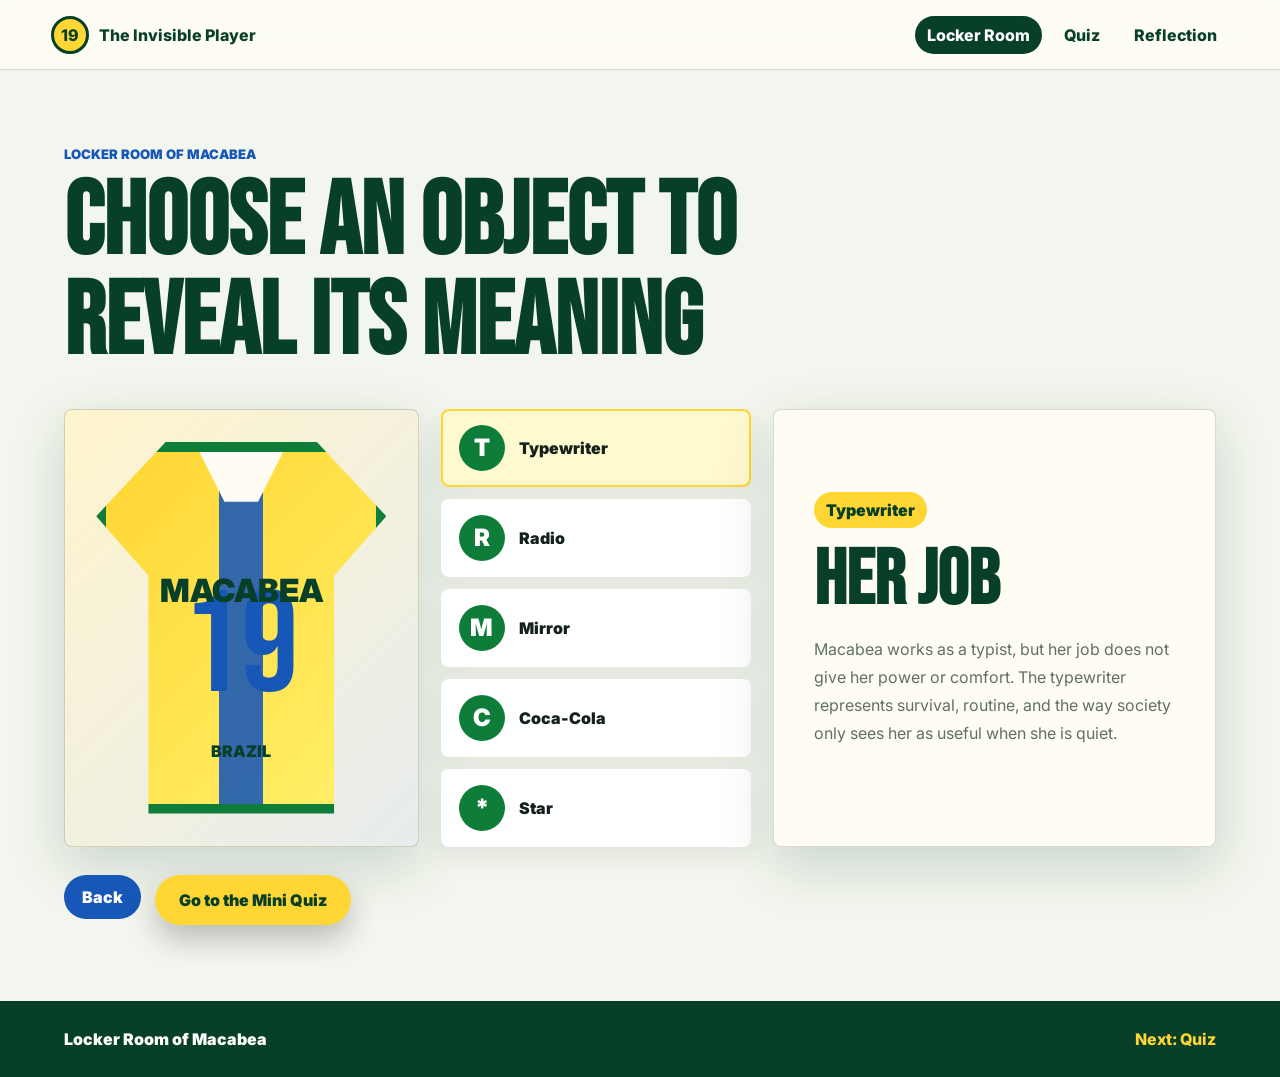
==== locker.html @ 2b0bdec3 "Initial MACABEA_APP website" ====
<!DOCTYPE html>
<html lang="en">
<head>
  <meta charset="UTF-8">
  <meta name="viewport" content="width=device-width, initial-scale=1.0">
  <title>Locker Room - The Invisible Player</title>
  <link rel="preconnect" href="https://fonts.googleapis.com">
  <link rel="preconnect" href="https://fonts.gstatic.com" crossorigin>
  <link href="https://fonts.googleapis.com/css2?family=Bebas+Neue&family=Inter:wght@400;600;700;800&display=swap" rel="stylesheet">
  <link rel="stylesheet" href="styles.css">
</head>
<body>
  <header class="site-header">
    <a class="brand" href="index.html" aria-label="Go to welcome page">
      <span class="brand-mark">19</span>
      <span>The Invisible Player</span>
    </a>
    <nav aria-label="Main navigation">
      <a class="active-link" href="locker.html">Locker Room</a>
      <a href="quiz.html">Quiz</a>
      <a href="reflection.html">Reflection</a>
    </nav>
  </header>

  <main class="page-main">
    <section class="locker-section" id="locker">
      <div class="section-heading">
        <p class="eyebrow">Locker Room of Macabea</p>
        <h1 class="page-title">Choose an object to reveal its meaning</h1>
      </div>

      <div class="locker-layout">
        <div class="jersey-panel" aria-label="Brazil jersey with Macabea number 19">
          <div class="jersey">
            <div class="jersey-collar"></div>
            <div class="jersey-name">MACABEA</div>
            <div class="jersey-number">19</div>
            <div class="jersey-country">BRAZIL</div>
          </div>
        </div>

        <div class="object-zone" aria-label="Interactive objects">
          <button class="object-card active" type="button" data-object="typewriter">
            <span class="object-icon">T</span>
            <span>Typewriter</span>
          </button>
          <button class="object-card" type="button" data-object="radio">
            <span class="object-icon">R</span>
            <span>Radio</span>
          </button>
          <button class="object-card" type="button" data-object="mirror">
            <span class="object-icon">M</span>
            <span>Mirror</span>
          </button>
          <button class="object-card" type="button" data-object="cocacola">
            <span class="object-icon">C</span>
            <span>Coca-Cola</span>
          </button>
          <button class="object-card" type="button" data-object="star">
            <span class="object-icon">*</span>
            <span>Star</span>
          </button>
        </div>

        <article class="meaning-panel" aria-live="polite">
          <p class="meaning-label" id="meaningLabel">Typewriter</p>
          <h2 id="meaningTitle">Her job</h2>
          <p id="meaningText">
            Macabea works as a typist, but her job does not give her power or comfort.
            The typewriter represents survival, routine, and the way society only sees
            her as useful when she is quiet.
          </p>
        </article>
      </div>

      <div class="page-actions">
        <a class="secondary-button button-link" href="index.html">Back</a>
        <a class="primary-button button-link" href="quiz.html">Go to the Mini Quiz</a>
      </div>
    </section>
  </main>

  <footer class="site-footer">
    <p>Locker Room of Macabea</p>
    <a href="quiz.html">Next: Quiz</a>
  </footer>

  <script src="script.js"></script>
</body>
</html>
---- styles.css ----
:root {
  --green: #0f7d3a;
  --deep-green: #073f28;
  --yellow: #ffd633;
  --blue: #1657b7;
  --ink: #14221b;
  --muted: #607064;
  --paper: #fffdf3;
  --line: rgba(20, 34, 27, 0.16);
  --shadow: 0 18px 55px rgba(7, 63, 40, 0.18);
}

* {
  box-sizing: border-box;
}

html {
  scroll-behavior: smooth;
}

body {
  margin: 0;
  color: var(--ink);
  background: #f3f6ee;
  font-family: "Inter", Arial, sans-serif;
}

button,
a {
  font: inherit;
}

button {
  cursor: pointer;
}

.site-header {
  position: sticky;
  top: 0;
  z-index: 20;
  display: flex;
  align-items: center;
  justify-content: space-between;
  gap: 20px;
  min-height: 70px;
  padding: 12px clamp(18px, 4vw, 56px);
  background: rgba(255, 253, 243, 0.92);
  border-bottom: 1px solid var(--line);
  backdrop-filter: blur(14px);
}

.brand {
  display: inline-flex;
  align-items: center;
  gap: 10px;
  color: var(--deep-green);
  font-weight: 800;
  text-decoration: none;
}

.brand-mark {
  display: grid;
  place-items: center;
  width: 38px;
  height: 38px;
  color: var(--deep-green);
  background: var(--yellow);
  border: 3px solid var(--deep-green);
  border-radius: 50%;
}

nav {
  display: flex;
  flex-wrap: wrap;
  justify-content: flex-end;
  gap: 10px;
}

nav a,
.site-footer a {
  color: var(--deep-green);
  font-weight: 800;
  text-decoration: none;
}

nav a {
  padding: 9px 12px;
  border-radius: 999px;
}

nav a:hover {
  background: rgba(15, 125, 58, 0.1);
}

nav a.active-link {
  color: white;
  background: var(--deep-green);
}

.welcome-section {
  position: relative;
  display: grid;
  align-items: center;
  min-height: calc(100vh - 70px);
  overflow: hidden;
  padding: 72px clamp(20px, 6vw, 88px);
  color: white;
  background:
    radial-gradient(circle at 16% 18%, rgba(255, 214, 51, 0.72) 0 9%, transparent 10%),
    linear-gradient(135deg, rgba(7, 63, 40, 0.88), rgba(10, 89, 45, 0.72)),
    url("assets/readathon-rubric.png") center/cover;
}

.welcome-section::after {
  content: "";
  position: absolute;
  inset: 0;
  background:
    linear-gradient(90deg, rgba(7, 63, 40, 0.95) 0%, rgba(7, 63, 40, 0.78) 48%, rgba(7, 63, 40, 0.35) 100%),
    repeating-linear-gradient(90deg, rgba(255,255,255,0.06) 0 2px, transparent 2px 90px);
}

.stadium-lights {
  position: absolute;
  inset: auto 0 0 0;
  height: 24vh;
  background:
    linear-gradient(transparent, rgba(5, 35, 20, 0.74)),
    repeating-linear-gradient(90deg, rgba(255,255,255,0.2) 0 4px, transparent 4px 48px);
  opacity: 0.8;
}

.field-lines {
  position: absolute;
  right: clamp(14px, 8vw, 120px);
  bottom: 36px;
  width: min(42vw, 420px);
  aspect-ratio: 2 / 1;
  border: 4px solid rgba(255,255,255,0.55);
  border-radius: 50%;
  opacity: 0.65;
}

.hero-content {
  position: relative;
  z-index: 1;
  max-width: 780px;
}

.eyebrow {
  margin: 0 0 12px;
  color: var(--yellow);
  font-size: 0.82rem;
  font-weight: 900;
  letter-spacing: 0;
  text-transform: uppercase;
}

h1,
h2,
h3 {
  margin: 0;
  line-height: 0.98;
}

h1,
h2 {
  font-family: "Bebas Neue", Impact, sans-serif;
  letter-spacing: 0;
}

h1 {
  max-width: 820px;
  font-size: clamp(4rem, 11vw, 9.5rem);
  text-wrap: balance;
}

h2 {
  color: var(--deep-green);
  font-size: clamp(2.6rem, 6vw, 5rem);
}

h3 {
  color: var(--deep-green);
  font-size: clamp(1.35rem, 3vw, 2rem);
}

.hero-copy {
  max-width: 680px;
  margin: 18px 0 28px;
  color: rgba(255,255,255,0.92);
  font-size: clamp(1rem, 2vw, 1.28rem);
  line-height: 1.6;
}

.primary-button,
.secondary-button {
  display: inline-flex;
  align-items: center;
  justify-content: center;
  width: fit-content;
  border: 0;
  border-radius: 999px;
  font-weight: 900;
  text-decoration: none;
  transition: transform 160ms ease, box-shadow 160ms ease, background 160ms ease;
}

.primary-button {
  padding: 15px 24px;
  color: var(--deep-green);
  background: var(--yellow);
  box-shadow: 0 14px 30px rgba(0,0,0,0.24);
}

.secondary-button {
  align-self: flex-start;
  padding: 12px 18px;
  color: white;
  background: var(--blue);
}

.primary-button:hover,
.secondary-button:hover {
  transform: translateY(-2px);
}

.page-main {
  min-height: calc(100vh - 70px);
}

.page-title {
  max-width: 920px;
  color: var(--deep-green);
  font-size: clamp(3.4rem, 8vw, 7rem);
}

.page-actions {
  display: flex;
  flex-wrap: wrap;
  gap: 14px;
  margin-top: 28px;
}

.locker-section,
.quiz-section,
.reflection-section {
  padding: 76px clamp(18px, 5vw, 72px);
}

.section-heading {
  max-width: 820px;
  margin-bottom: 34px;
}

.section-heading .eyebrow,
.reflection-grid .eyebrow {
  color: var(--blue);
}

.locker-layout {
  display: grid;
  grid-template-columns: minmax(230px, 0.8fr) minmax(220px, 0.7fr) minmax(280px, 1fr);
  gap: 22px;
  align-items: stretch;
}

.jersey-panel,
.meaning-panel,
.quiz-shell,
.reflection-grid article {
  background: var(--paper);
  border: 1px solid var(--line);
  border-radius: 8px;
  box-shadow: var(--shadow);
}

.jersey-panel {
  display: grid;
  place-items: center;
  min-height: 430px;
  padding: 28px;
  background:
    linear-gradient(135deg, rgba(255, 214, 51, 0.2), rgba(22, 87, 183, 0.1)),
    var(--paper);
}

.jersey {
  position: relative;
  display: grid;
  place-items: center;
  width: min(100%, 290px);
  aspect-ratio: 0.78;
  clip-path: polygon(24% 0, 76% 0, 100% 20%, 82% 36%, 82% 100%, 18% 100%, 18% 36%, 0 20%);
  color: var(--deep-green);
  background:
    linear-gradient(90deg, transparent 0 42%, rgba(22, 87, 183, 0.88) 42% 58%, transparent 58%),
    linear-gradient(135deg, var(--yellow), #fff069);
  border: 10px solid var(--green);
  filter: drop-shadow(0 20px 26px rgba(7, 63, 40, 0.22));
}

.jersey-collar {
  position: absolute;
  top: 0;
  width: 84px;
  height: 50px;
  background: var(--paper);
  clip-path: polygon(0 0, 100% 0, 70% 100%, 30% 100%);
}

.jersey-name,
.jersey-country {
  position: absolute;
  font-weight: 900;
}

.jersey-name {
  top: 34%;
  font-size: clamp(1.4rem, 4vw, 2rem);
}

.jersey-number {
  margin-top: 42px;
  color: var(--blue);
  font-family: "Bebas Neue", Impact, sans-serif;
  font-size: clamp(6rem, 18vw, 9rem);
  line-height: 0.85;
}

.jersey-country {
  bottom: 12%;
  font-size: 1rem;
}

.object-zone {
  display: grid;
  gap: 12px;
}

.object-card {
  display: flex;
  align-items: center;
  gap: 14px;
  min-height: 74px;
  padding: 14px 16px;
  color: var(--ink);
  background: white;
  border: 2px solid transparent;
  border-radius: 8px;
  box-shadow: 0 10px 24px rgba(20, 34, 27, 0.08);
  font-weight: 900;
  text-align: left;
}

.object-card:hover,
.object-card.active {
  border-color: var(--yellow);
  background: #fff9cf;
}

.object-icon {
  display: grid;
  place-items: center;
  flex: 0 0 46px;
  width: 46px;
  height: 46px;
  color: white;
  background: var(--green);
  border-radius: 50%;
  font-size: 1.5rem;
}

.meaning-panel {
  display: flex;
  flex-direction: column;
  justify-content: center;
  min-height: 330px;
  padding: clamp(22px, 4vw, 40px);
}

.meaning-label {
  width: fit-content;
  margin: 0 0 16px;
  padding: 8px 12px;
  color: var(--deep-green);
  background: var(--yellow);
  border-radius: 999px;
  font-weight: 900;
}

.meaning-panel p:last-child,
.reflection-grid p {
  color: var(--muted);
  font-size: 1rem;
  line-height: 1.75;
}

.quiz-section {
  background:
    linear-gradient(rgba(255,255,255,0.86), rgba(255,255,255,0.86)),
    repeating-linear-gradient(90deg, #0f7d3a 0 90px, #138a42 90px 180px);
}

.quiz-page .quiz-section {
  min-height: calc(100vh - 70px);
}

.quiz-shell {
  display: flex;
  flex-direction: column;
  gap: 18px;
  max-width: 860px;
  padding: clamp(22px, 4vw, 38px);
}

.quiz-status {
  display: flex;
  flex-wrap: wrap;
  gap: 12px;
  justify-content: space-between;
  color: var(--deep-green);
  font-weight: 900;
}

.answers {
  display: grid;
  grid-template-columns: repeat(2, minmax(0, 1fr));
  gap: 12px;
}

.answer-button {
  min-height: 68px;
  padding: 14px;
  color: var(--ink);
  background: white;
  border: 2px solid var(--line);
  border-radius: 8px;
  font-weight: 800;
  text-align: left;
}

.answer-button:hover:not(:disabled) {
  border-color: var(--blue);
}

.answer-button.correct {
  border-color: var(--green);
  background: #dff8e8;
}

.answer-button.wrong {
  border-color: #c93434;
  background: #ffe1df;
}

.answer-button:disabled {
  cursor: default;
}

.quiz-feedback {
  min-height: 28px;
  margin: 0;
  color: var(--deep-green);
  font-weight: 900;
}

.reflection-grid {
  display: grid;
  grid-template-columns: repeat(2, minmax(0, 1fr));
  gap: 22px;
}

.reflection-grid article {
  padding: clamp(22px, 4vw, 36px);
}

.ai-card {
  border-left: 8px solid var(--blue);
}

.rubric-card img {
  display: block;
  width: 100%;
  max-height: 460px;
  object-fit: contain;
  border: 1px solid var(--line);
  border-radius: 8px;
  background: white;
}

.site-footer {
  display: flex;
  justify-content: space-between;
  gap: 18px;
  padding: 28px clamp(18px, 5vw, 72px);
  color: white;
  background: var(--deep-green);
}

.site-footer p {
  margin: 0;
  font-weight: 900;
}

.site-footer a {
  color: var(--yellow);
}

.qr-page {
  display: grid;
  min-height: 100vh;
  place-items: center;
  padding: 28px;
  background:
    linear-gradient(rgba(255,255,255,0.86), rgba(255,255,255,0.86)),
    repeating-linear-gradient(90deg, #0f7d3a 0 90px, #138a42 90px 180px);
}

.qr-card {
  display: grid;
  justify-items: center;
  width: min(100%, 760px);
  padding: clamp(24px, 5vw, 46px);
  text-align: center;
  background: var(--paper);
  border: 1px solid var(--line);
  border-radius: 8px;
  box-shadow: var(--shadow);
}

.qr-card img {
  width: min(100%, 520px);
  margin: 18px 0 24px;
  border: 1px solid var(--line);
  border-radius: 8px;
}

.qr-card p:not(.eyebrow) {
  color: var(--muted);
  font-weight: 700;
}

@media (max-width: 930px) {
  .locker-layout,
  .reflection-grid {
    grid-template-columns: 1fr;
  }

  .object-zone {
    grid-template-columns: repeat(2, minmax(0, 1fr));
  }
}

@media (max-width: 650px) {
  .site-header,
  .site-footer {
    align-items: flex-start;
    flex-direction: column;
  }

  nav {
    justify-content: flex-start;
  }

  .welcome-section {
    min-height: 760px;
  }

  .object-zone,
  .answers {
    grid-template-columns: 1fr;
  }

  .jersey-panel {
    min-height: 360px;
  }
}
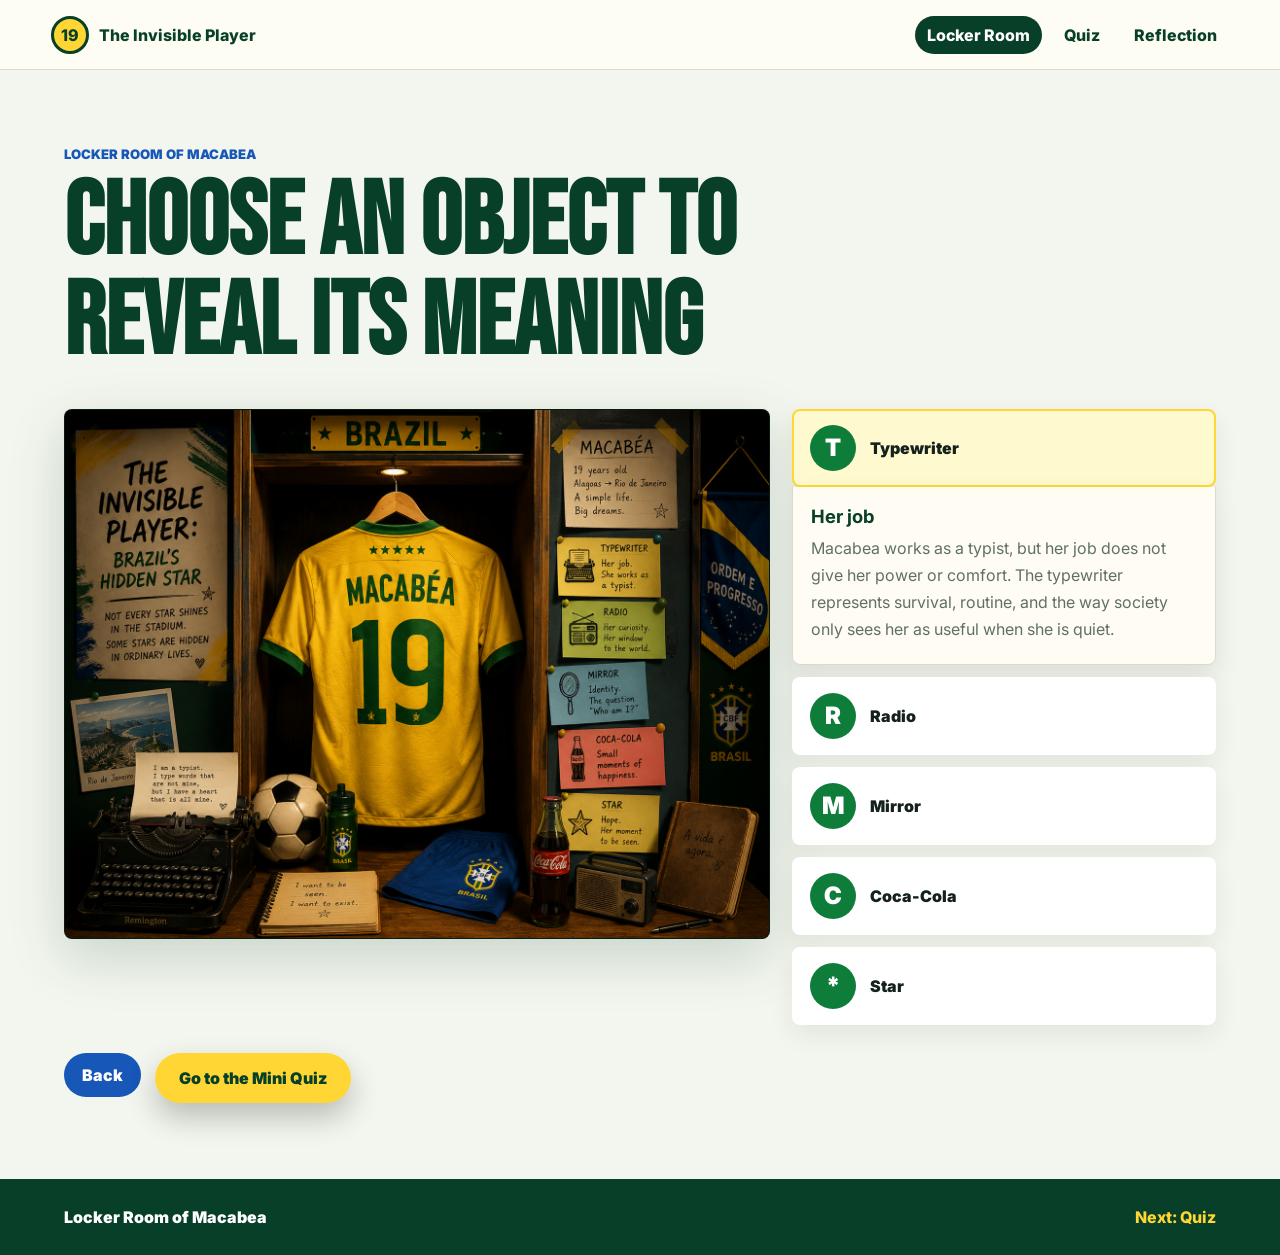
==== commit d961a224: "Update Macabea visuals and locker interactions" ====
--- a/locker.html
+++ b/locker.html
@@ -30,47 +30,66 @@
       </div>
 
       <div class="locker-layout">
-        <div class="jersey-panel" aria-label="Brazil jersey with Macabea number 19">
-          <div class="jersey">
-            <div class="jersey-collar"></div>
-            <div class="jersey-name">MACABEA</div>
-            <div class="jersey-number">19</div>
-            <div class="jersey-country">BRAZIL</div>
-          </div>
+        <div class="jersey-panel locker-photo-panel" aria-label="Brazil locker room with Macabea number 19 jersey">
+          <img class="locker-photo" src="assets/macabea-locker-room.png" alt="Brazil locker room with Macabea number 19 jersey">
         </div>
 
         <div class="object-zone" aria-label="Interactive objects">
-          <button class="object-card active" type="button" data-object="typewriter">
-            <span class="object-icon">T</span>
-            <span>Typewriter</span>
-          </button>
-          <button class="object-card" type="button" data-object="radio">
-            <span class="object-icon">R</span>
-            <span>Radio</span>
-          </button>
-          <button class="object-card" type="button" data-object="mirror">
-            <span class="object-icon">M</span>
-            <span>Mirror</span>
-          </button>
-          <button class="object-card" type="button" data-object="cocacola">
-            <span class="object-icon">C</span>
-            <span>Coca-Cola</span>
-          </button>
-          <button class="object-card" type="button" data-object="star">
-            <span class="object-icon">*</span>
-            <span>Star</span>
-          </button>
+          <article class="object-item">
+            <button class="object-card active" type="button" data-object="typewriter">
+              <span class="object-icon">T</span>
+              <span>Typewriter</span>
+            </button>
+            <div class="object-detail active" data-detail="typewriter">
+              <h2>Her job</h2>
+              <p>Macabea works as a typist, but her job does not give her power or comfort. The typewriter represents survival, routine, and the way society only sees her as useful when she is quiet.</p>
+            </div>
+          </article>
+
+          <article class="object-item">
+            <button class="object-card" type="button" data-object="radio">
+              <span class="object-icon">R</span>
+              <span>Radio</span>
+            </button>
+            <div class="object-detail" data-detail="radio">
+              <h2>Curiosity</h2>
+              <p>The radio represents Macabea's curiosity. She listens to facts and programs because she wants to understand a world that rarely stops to understand her.</p>
+            </div>
+          </article>
+
+          <article class="object-item">
+            <button class="object-card" type="button" data-object="mirror">
+              <span class="object-icon">M</span>
+              <span>Mirror</span>
+            </button>
+            <div class="object-detail" data-detail="mirror">
+              <h2>Identity</h2>
+              <p>The mirror represents identity. When Macabea looks at herself, the novel asks who she is, who notices her, and why her existence is treated as almost invisible.</p>
+            </div>
+          </article>
+
+          <article class="object-item">
+            <button class="object-card" type="button" data-object="cocacola">
+              <span class="object-icon">C</span>
+              <span>Coca-Cola</span>
+            </button>
+            <div class="object-detail" data-detail="cocacola">
+              <h2>Small happiness</h2>
+              <p>Coca-Cola represents one of Macabea's small pleasures. It is simple, modern, and ordinary, but for her it becomes a tiny symbol of happiness.</p>
+            </div>
+          </article>
+
+          <article class="object-item">
+            <button class="object-card" type="button" data-object="star">
+              <span class="object-icon">*</span>
+              <span>Star</span>
+            </button>
+            <div class="object-detail" data-detail="star">
+              <h2>Hope</h2>
+              <p>The star represents hope. Macabea is not famous or powerful, but the title reminds us that even an ignored person can have an hour of light.</p>
+            </div>
+          </article>
         </div>
-
-        <article class="meaning-panel" aria-live="polite">
-          <p class="meaning-label" id="meaningLabel">Typewriter</p>
-          <h2 id="meaningTitle">Her job</h2>
-          <p id="meaningText">
-            Macabea works as a typist, but her job does not give her power or comfort.
-            The typewriter represents survival, routine, and the way society only sees
-            her as useful when she is quiet.
-          </p>
-        </article>
       </div>
 
       <div class="page-actions">
--- a/styles.css
+++ b/styles.css
@@ -106,9 +106,8 @@
   padding: 72px clamp(20px, 6vw, 88px);
   color: white;
   background:
-    radial-gradient(circle at 16% 18%, rgba(255, 214, 51, 0.72) 0 9%, transparent 10%),
-    linear-gradient(135deg, rgba(7, 63, 40, 0.88), rgba(10, 89, 45, 0.72)),
-    url("assets/readathon-rubric.png") center/cover;
+    linear-gradient(90deg, rgba(7, 37, 26, 0.9) 0%, rgba(7, 37, 26, 0.72) 46%, rgba(7, 37, 26, 0.12) 100%),
+    url("assets/macabea-hero.png") center/cover;
 }
 
 .welcome-section::after {
@@ -116,7 +115,7 @@
   position: absolute;
   inset: 0;
   background:
-    linear-gradient(90deg, rgba(7, 63, 40, 0.95) 0%, rgba(7, 63, 40, 0.78) 48%, rgba(7, 63, 40, 0.35) 100%),
+    linear-gradient(0deg, rgba(7, 37, 26, 0.34), transparent 48%),
     repeating-linear-gradient(90deg, rgba(255,255,255,0.06) 0 2px, transparent 2px 90px);
 }
 
@@ -541,6 +540,99 @@
   font-weight: 700;
 }
 
+.locker-photo-panel {
+  min-height: 0;
+  padding: 0;
+  overflow: hidden;
+  background: #061910;
+}
+
+.locker-photo {
+  display: block;
+  width: 100%;
+  height: auto;
+}
+
+.locker-layout {
+  grid-template-columns: minmax(320px, 1.25fr) minmax(280px, 0.75fr);
+  align-items: start;
+}
+
+.object-item {
+  display: grid;
+}
+
+.object-detail {
+  display: none;
+  padding: 18px 18px 20px;
+  color: var(--muted);
+  background: rgba(255, 253, 243, 0.97);
+  border: 1px solid var(--line);
+  border-top: 0;
+  border-radius: 0 0 8px 8px;
+  box-shadow: 0 12px 26px rgba(20, 34, 27, 0.1);
+}
+
+.object-detail.active {
+  display: block;
+}
+
+.object-detail h2 {
+  margin-bottom: 8px;
+  font-family: "Inter", Arial, sans-serif;
+  font-size: 1.15rem;
+  line-height: 1.2;
+}
+
+.object-detail p {
+  margin: 0;
+  color: var(--muted);
+  line-height: 1.7;
+}
+
+.reflection-section {
+  background:
+    linear-gradient(135deg, rgba(255, 253, 243, 0.92), rgba(226, 242, 230, 0.94)),
+    url("assets/macabea-hero.png") center/cover fixed;
+}
+
+.reflection-polished {
+  align-items: stretch;
+}
+
+.reflection-feature {
+  position: relative;
+  overflow: hidden;
+}
+
+.reflection-feature::before {
+  content: "";
+  position: absolute;
+  inset: 0 auto 0 0;
+  width: 8px;
+  background: var(--yellow);
+}
+
+.reflection-feature h2 {
+  margin-bottom: 14px;
+  font-size: clamp(2rem, 4vw, 3.2rem);
+}
+
+.closing-card {
+  color: white;
+  background:
+    linear-gradient(135deg, rgba(7, 63, 40, 0.96), rgba(22, 87, 183, 0.9));
+}
+
+.closing-card h2,
+.closing-card p {
+  color: white;
+}
+
+.closing-card .eyebrow {
+  color: var(--yellow);
+}
+
 @media (max-width: 930px) {
   .locker-layout,
   .reflection-grid {
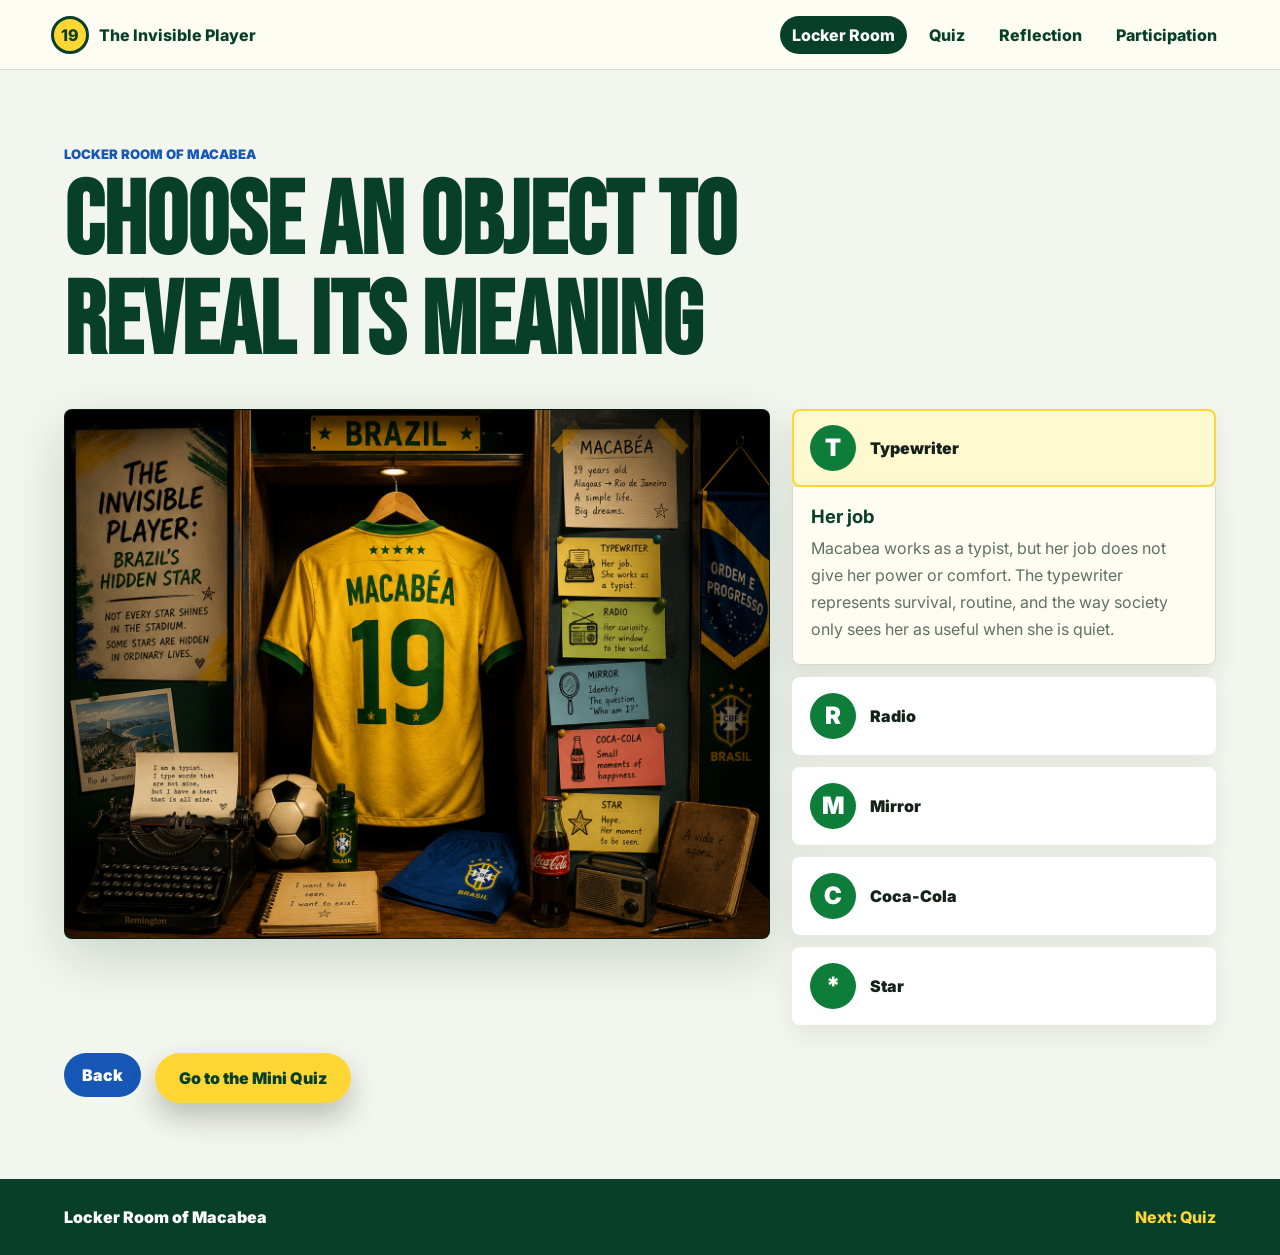
==== commit d7388a4a: "Add participation registration page" ====
--- a/locker.html
+++ b/locker.html
@@ -19,6 +19,7 @@
       <a class="active-link" href="locker.html">Locker Room</a>
       <a href="quiz.html">Quiz</a>
       <a href="reflection.html">Reflection</a>
+      <a href="participation.html">Participation</a>
     </nav>
   </header>
 
--- a/styles.css
+++ b/styles.css
@@ -120,24 +120,11 @@
 }
 
 .stadium-lights {
-  position: absolute;
-  inset: auto 0 0 0;
-  height: 24vh;
-  background:
-    linear-gradient(transparent, rgba(5, 35, 20, 0.74)),
-    repeating-linear-gradient(90deg, rgba(255,255,255,0.2) 0 4px, transparent 4px 48px);
-  opacity: 0.8;
+  display: none;
 }
 
 .field-lines {
-  position: absolute;
-  right: clamp(14px, 8vw, 120px);
-  bottom: 36px;
-  width: min(42vw, 420px);
-  aspect-ratio: 2 / 1;
-  border: 4px solid rgba(255,255,255,0.55);
-  border-radius: 50%;
-  opacity: 0.65;
+  display: none;
 }
 
 .hero-content {
@@ -217,6 +204,19 @@
   padding: 12px 18px;
   color: white;
   background: var(--blue);
+}
+
+.ghost-button {
+  display: inline-flex;
+  align-items: center;
+  justify-content: center;
+  width: fit-content;
+  padding: 12px 18px;
+  color: var(--deep-green);
+  background: transparent;
+  border: 2px solid var(--line);
+  border-radius: 999px;
+  font-weight: 900;
 }
 
 .primary-button:hover,
@@ -590,7 +590,8 @@
   line-height: 1.7;
 }
 
-.reflection-section {
+.reflection-section,
+.participation-section {
   background:
     linear-gradient(135deg, rgba(255, 253, 243, 0.92), rgba(226, 242, 230, 0.94)),
     url("assets/macabea-hero.png") center/cover fixed;
@@ -619,23 +620,148 @@
 }
 
 .closing-card {
-  color: white;
+  color: var(--ink);
   background:
-    linear-gradient(135deg, rgba(7, 63, 40, 0.96), rgba(22, 87, 183, 0.9));
+    linear-gradient(135deg, rgba(255, 214, 51, 0.18), rgba(255, 253, 243, 0.98)),
+    var(--paper);
 }
 
 .closing-card h2,
 .closing-card p {
-  color: white;
+  color: var(--ink);
 }
 
 .closing-card .eyebrow {
-  color: var(--yellow);
+  color: var(--blue);
+}
+
+.participation-section {
+  padding: 76px clamp(18px, 5vw, 72px);
+}
+
+.participation-layout {
+  display: grid;
+  grid-template-columns: minmax(280px, 1fr) minmax(260px, 0.7fr);
+  gap: 22px;
+  align-items: start;
+}
+
+.participation-form,
+.participation-summary,
+.participation-list-wrap {
+  background: var(--paper);
+  border: 1px solid var(--line);
+  border-radius: 8px;
+  box-shadow: var(--shadow);
+}
+
+.participation-form {
+  display: grid;
+  gap: 18px;
+  padding: clamp(22px, 4vw, 36px);
+}
+
+.form-row {
+  display: grid;
+  gap: 8px;
+}
+
+.form-row label {
+  color: var(--deep-green);
+  font-weight: 900;
+}
+
+.form-row input,
+.form-row select,
+.form-row textarea {
+  width: 100%;
+  padding: 13px 14px;
+  color: var(--ink);
+  background: white;
+  border: 2px solid var(--line);
+  border-radius: 8px;
+  font: inherit;
+}
+
+.form-row textarea {
+  resize: vertical;
+}
+
+.form-message {
+  min-height: 24px;
+  margin: 0;
+  color: var(--deep-green);
+  font-weight: 900;
+}
+
+.participation-summary {
+  padding: clamp(22px, 4vw, 36px);
+}
+
+.participation-summary h2 {
+  margin-bottom: 14px;
+  font-size: clamp(2.2rem, 5vw, 4.2rem);
+}
+
+.participation-summary p:not(.eyebrow) {
+  color: var(--muted);
+  line-height: 1.7;
+}
+
+.summary-actions {
+  display: flex;
+  flex-wrap: wrap;
+  gap: 12px;
+  margin-top: 22px;
+}
+
+.participation-list-wrap {
+  margin-top: 22px;
+  padding: clamp(22px, 4vw, 36px);
+}
+
+.participation-list-wrap h2 {
+  margin-bottom: 16px;
+  font-size: clamp(2rem, 4vw, 3.2rem);
+}
+
+.participation-list {
+  display: grid;
+  gap: 12px;
+}
+
+.participant-card {
+  display: grid;
+  gap: 8px;
+  padding: 16px;
+  background: white;
+  border: 1px solid var(--line);
+  border-radius: 8px;
+}
+
+.participant-card div {
+  display: flex;
+  flex-wrap: wrap;
+  justify-content: space-between;
+  gap: 8px;
+}
+
+.participant-card span,
+.participant-card p,
+.empty-state {
+  color: var(--muted);
+}
+
+.participant-card p,
+.empty-state {
+  margin: 0;
+  line-height: 1.6;
 }
 
 @media (max-width: 930px) {
   .locker-layout,
-  .reflection-grid {
+  .reflection-grid,
+  .participation-layout {
     grid-template-columns: 1fr;
   }
 
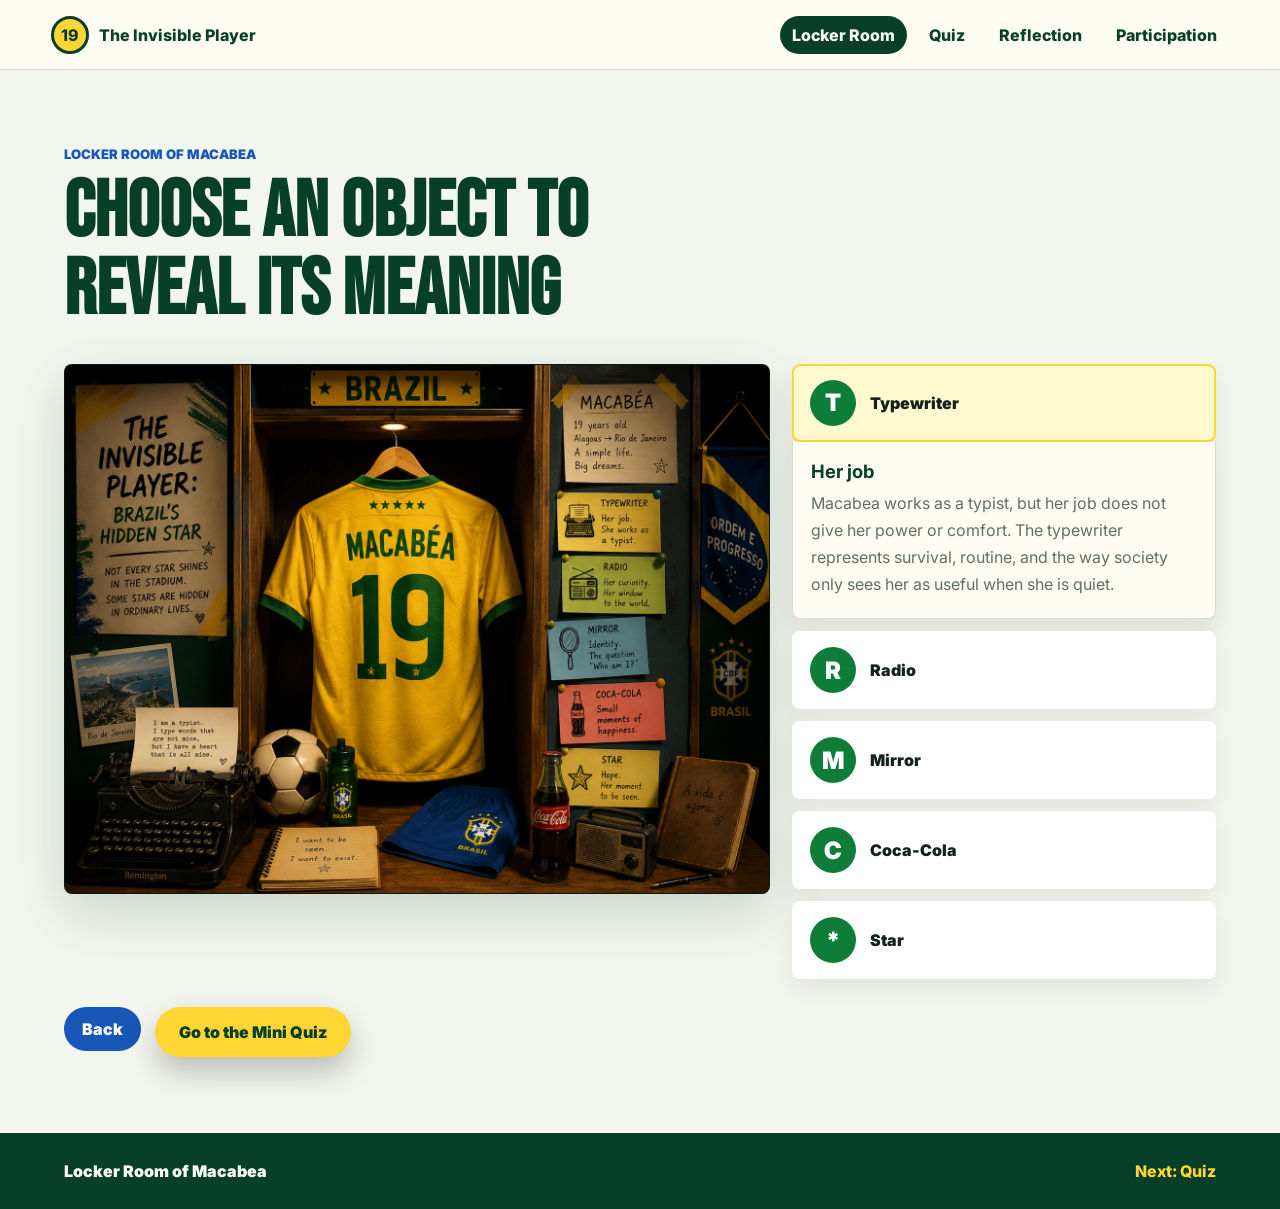
==== commit ebd0641d: "Add favicon and normalize reflection colors" ====
--- a/locker.html
+++ b/locker.html
@@ -7,6 +7,7 @@
   <link rel="preconnect" href="https://fonts.googleapis.com">
   <link rel="preconnect" href="https://fonts.gstatic.com" crossorigin>
   <link href="https://fonts.googleapis.com/css2?family=Bebas+Neue&family=Inter:wght@400;600;700;800&display=swap" rel="stylesheet">
+  <link rel="icon" type="image/svg+xml" href="assets/favicon.svg">
   <link rel="stylesheet" href="styles.css">
 </head>
 <body>
--- a/styles.css
+++ b/styles.css
@@ -103,7 +103,7 @@
   align-items: center;
   min-height: calc(100vh - 70px);
   overflow: hidden;
-  padding: 72px clamp(20px, 6vw, 88px);
+  padding: 54px clamp(20px, 5vw, 72px);
   color: white;
   background:
     linear-gradient(90deg, rgba(7, 37, 26, 0.9) 0%, rgba(7, 37, 26, 0.72) 46%, rgba(7, 37, 26, 0.12) 100%),
@@ -130,7 +130,7 @@
 .hero-content {
   position: relative;
   z-index: 1;
-  max-width: 780px;
+  max-width: 700px;
 }
 
 .eyebrow {
@@ -156,14 +156,14 @@
 }
 
 h1 {
-  max-width: 820px;
-  font-size: clamp(4rem, 11vw, 9.5rem);
+  max-width: 760px;
+  font-size: clamp(3.1rem, 7.4vw, 6.9rem);
   text-wrap: balance;
 }
 
 h2 {
   color: var(--deep-green);
-  font-size: clamp(2.6rem, 6vw, 5rem);
+  font-size: clamp(2rem, 4.6vw, 3.9rem);
 }
 
 h3 {
@@ -172,10 +172,10 @@
 }
 
 .hero-copy {
-  max-width: 680px;
+  max-width: 620px;
   margin: 18px 0 28px;
   color: rgba(255,255,255,0.92);
-  font-size: clamp(1rem, 2vw, 1.28rem);
+  font-size: clamp(0.98rem, 1.45vw, 1.12rem);
   line-height: 1.6;
 }
 
@@ -231,7 +231,7 @@
 .page-title {
   max-width: 920px;
   color: var(--deep-green);
-  font-size: clamp(3.4rem, 8vw, 7rem);
+  font-size: clamp(2.8rem, 6.2vw, 5.5rem);
 }
 
 .page-actions {
@@ -616,152 +616,66 @@
 
 .reflection-feature h2 {
   margin-bottom: 14px;
-  font-size: clamp(2rem, 4vw, 3.2rem);
+  font-size: clamp(1.8rem, 3.2vw, 2.7rem);
 }
 
 .closing-card {
-  color: var(--ink);
   background:
     linear-gradient(135deg, rgba(255, 214, 51, 0.18), rgba(255, 253, 243, 0.98)),
     var(--paper);
 }
 
-.closing-card h2,
+.closing-card h2 {
+  color: var(--deep-green);
+}
+
 .closing-card p {
-  color: var(--ink);
-}
-
-.closing-card .eyebrow {
-  color: var(--blue);
+  color: var(--muted);
 }
 
 .participation-section {
   padding: 76px clamp(18px, 5vw, 72px);
 }
 
-.participation-layout {
-  display: grid;
-  grid-template-columns: minmax(280px, 1fr) minmax(260px, 0.7fr);
-  gap: 22px;
-  align-items: start;
-}
-
-.participation-form,
-.participation-summary,
-.participation-list-wrap {
+.home-participation {
+  padding-top: 56px;
+}
+
+.participation-form-card {
+  overflow: hidden;
   background: var(--paper);
   border: 1px solid var(--line);
   border-radius: 8px;
   box-shadow: var(--shadow);
 }
 
-.participation-form {
-  display: grid;
-  gap: 18px;
+.form-note {
   padding: clamp(22px, 4vw, 36px);
-}
-
-.form-row {
-  display: grid;
-  gap: 8px;
-}
-
-.form-row label {
-  color: var(--deep-green);
-  font-weight: 900;
-}
-
-.form-row input,
-.form-row select,
-.form-row textarea {
-  width: 100%;
-  padding: 13px 14px;
-  color: var(--ink);
-  background: white;
-  border: 2px solid var(--line);
-  border-radius: 8px;
-  font: inherit;
-}
-
-.form-row textarea {
-  resize: vertical;
-}
-
-.form-message {
-  min-height: 24px;
-  margin: 0;
-  color: var(--deep-green);
-  font-weight: 900;
-}
-
-.participation-summary {
-  padding: clamp(22px, 4vw, 36px);
-}
-
-.participation-summary h2 {
+  border-bottom: 1px solid var(--line);
+}
+
+.form-note h2 {
   margin-bottom: 14px;
-  font-size: clamp(2.2rem, 5vw, 4.2rem);
-}
-
-.participation-summary p:not(.eyebrow) {
+  font-size: clamp(1.8rem, 3.2vw, 2.7rem);
+}
+
+.form-note p:not(.eyebrow) {
+  max-width: 850px;
   color: var(--muted);
   line-height: 1.7;
 }
 
-.summary-actions {
-  display: flex;
-  flex-wrap: wrap;
-  gap: 12px;
-  margin-top: 22px;
-}
-
-.participation-list-wrap {
-  margin-top: 22px;
-  padding: clamp(22px, 4vw, 36px);
-}
-
-.participation-list-wrap h2 {
-  margin-bottom: 16px;
-  font-size: clamp(2rem, 4vw, 3.2rem);
-}
-
-.participation-list {
-  display: grid;
-  gap: 12px;
-}
-
-.participant-card {
-  display: grid;
-  gap: 8px;
-  padding: 16px;
+.google-form-frame {
+  display: block;
+  width: 100%;
+  min-height: 780px;
   background: white;
-  border: 1px solid var(--line);
-  border-radius: 8px;
-}
-
-.participant-card div {
-  display: flex;
-  flex-wrap: wrap;
-  justify-content: space-between;
-  gap: 8px;
-}
-
-.participant-card span,
-.participant-card p,
-.empty-state {
-  color: var(--muted);
-}
-
-.participant-card p,
-.empty-state {
-  margin: 0;
-  line-height: 1.6;
+  border: 0;
 }
 
 @media (max-width: 930px) {
   .locker-layout,
-  .reflection-grid,
-  .participation-layout {
+  .reflection-grid {
     grid-template-columns: 1fr;
   }
 
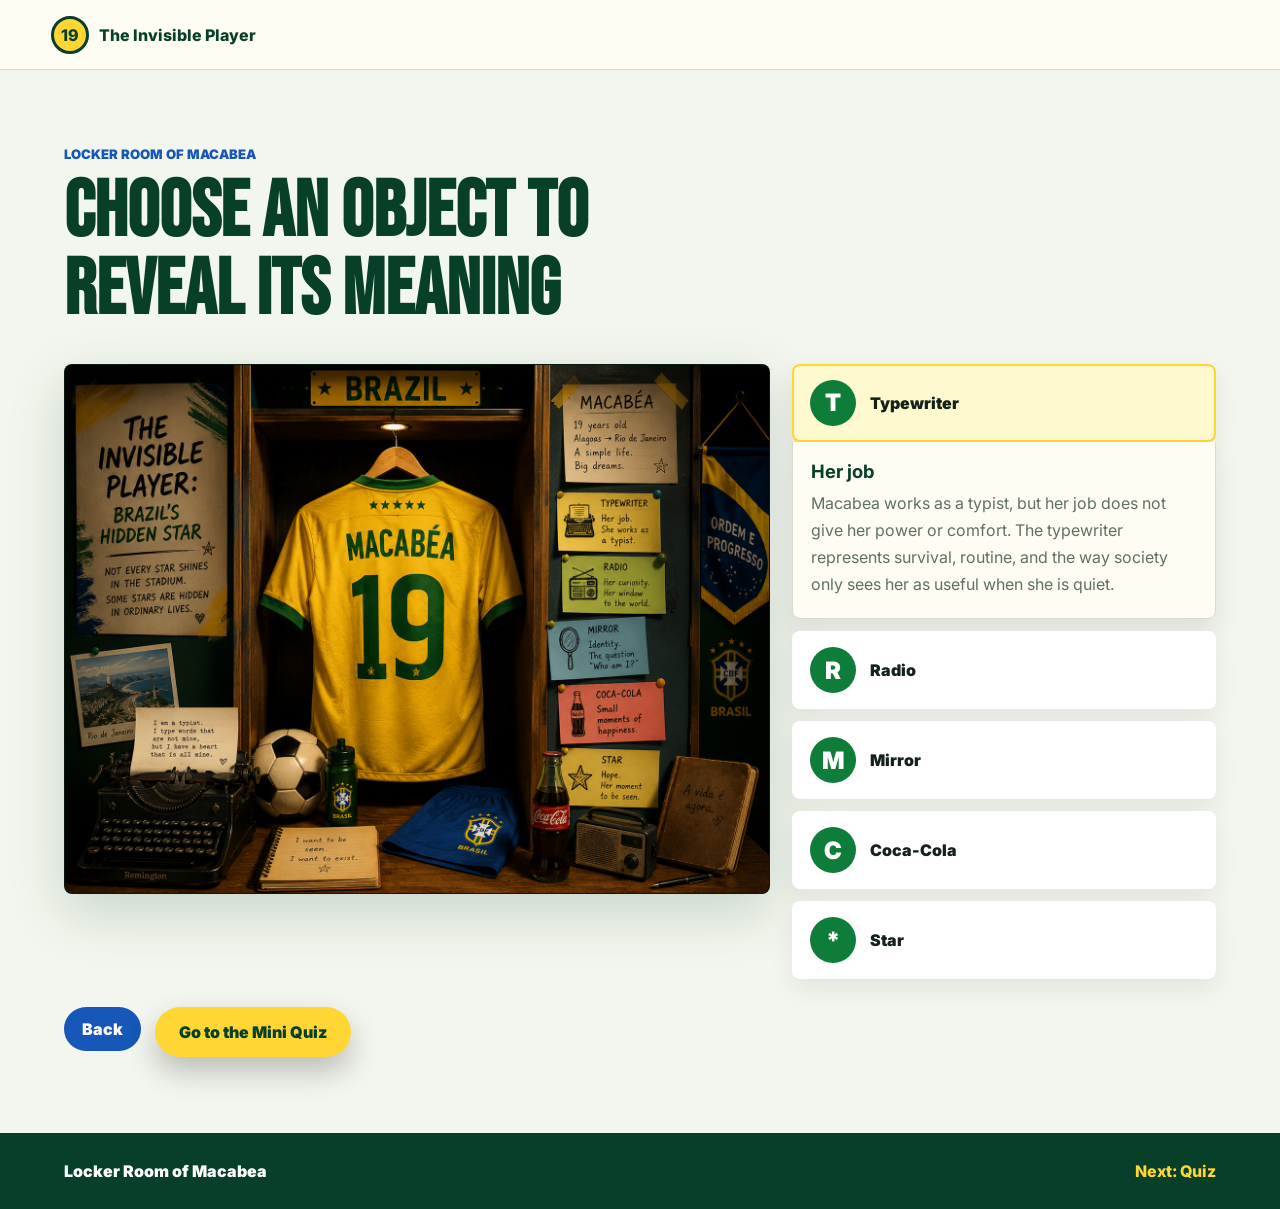
==== commit d398a94f: "Simplify journey navigation flow" ====
--- a/locker.html
+++ b/locker.html
@@ -16,12 +16,6 @@
       <span class="brand-mark">19</span>
       <span>The Invisible Player</span>
     </a>
-    <nav aria-label="Main navigation">
-      <a class="active-link" href="locker.html">Locker Room</a>
-      <a href="quiz.html">Quiz</a>
-      <a href="reflection.html">Reflection</a>
-      <a href="participation.html">Participation</a>
-    </nav>
   </header>
 
   <main class="page-main">
--- a/styles.css
+++ b/styles.css
@@ -107,7 +107,7 @@
   color: white;
   background:
     linear-gradient(90deg, rgba(7, 37, 26, 0.9) 0%, rgba(7, 37, 26, 0.72) 46%, rgba(7, 37, 26, 0.12) 100%),
-    url("assets/macabea-hero.png") center/cover;
+    url("assets/macabea-hero.png") center 34%/cover;
 }
 
 .welcome-section::after {
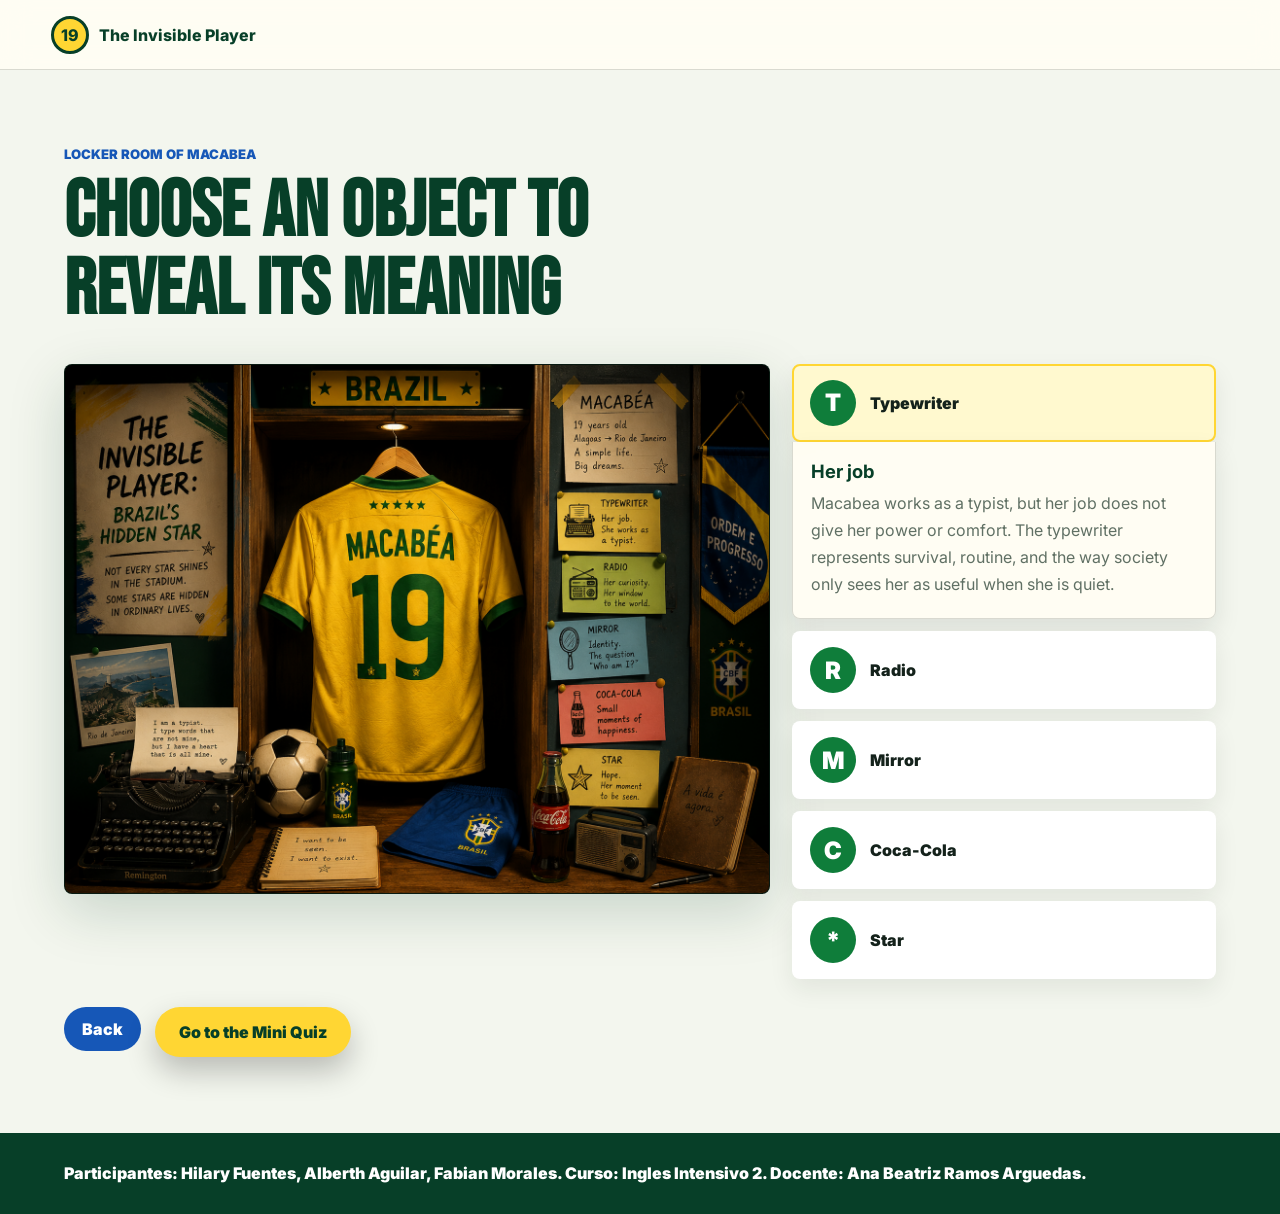
==== commit bae3c6cc: "Add footer credits across pages" ====
--- a/locker.html
+++ b/locker.html
@@ -96,8 +96,7 @@
   </main>
 
   <footer class="site-footer">
-    <p>Locker Room of Macabea</p>
-    <a href="quiz.html">Next: Quiz</a>
+    <p class="footer-credit">Participantes: Hilary Fuentes, Alberth Aguilar, Fabian Morales. Curso: Ingles Intensivo 2. Docente: Ana Beatriz Ramos Arguedas.</p>
   </footer>
 
   <script src="script.js"></script>
--- a/styles.css
+++ b/styles.css
@@ -502,6 +502,11 @@
   font-weight: 900;
 }
 
+.footer-credit {
+  width: 100%;
+  line-height: 1.55;
+}
+
 .site-footer a {
   color: var(--yellow);
 }
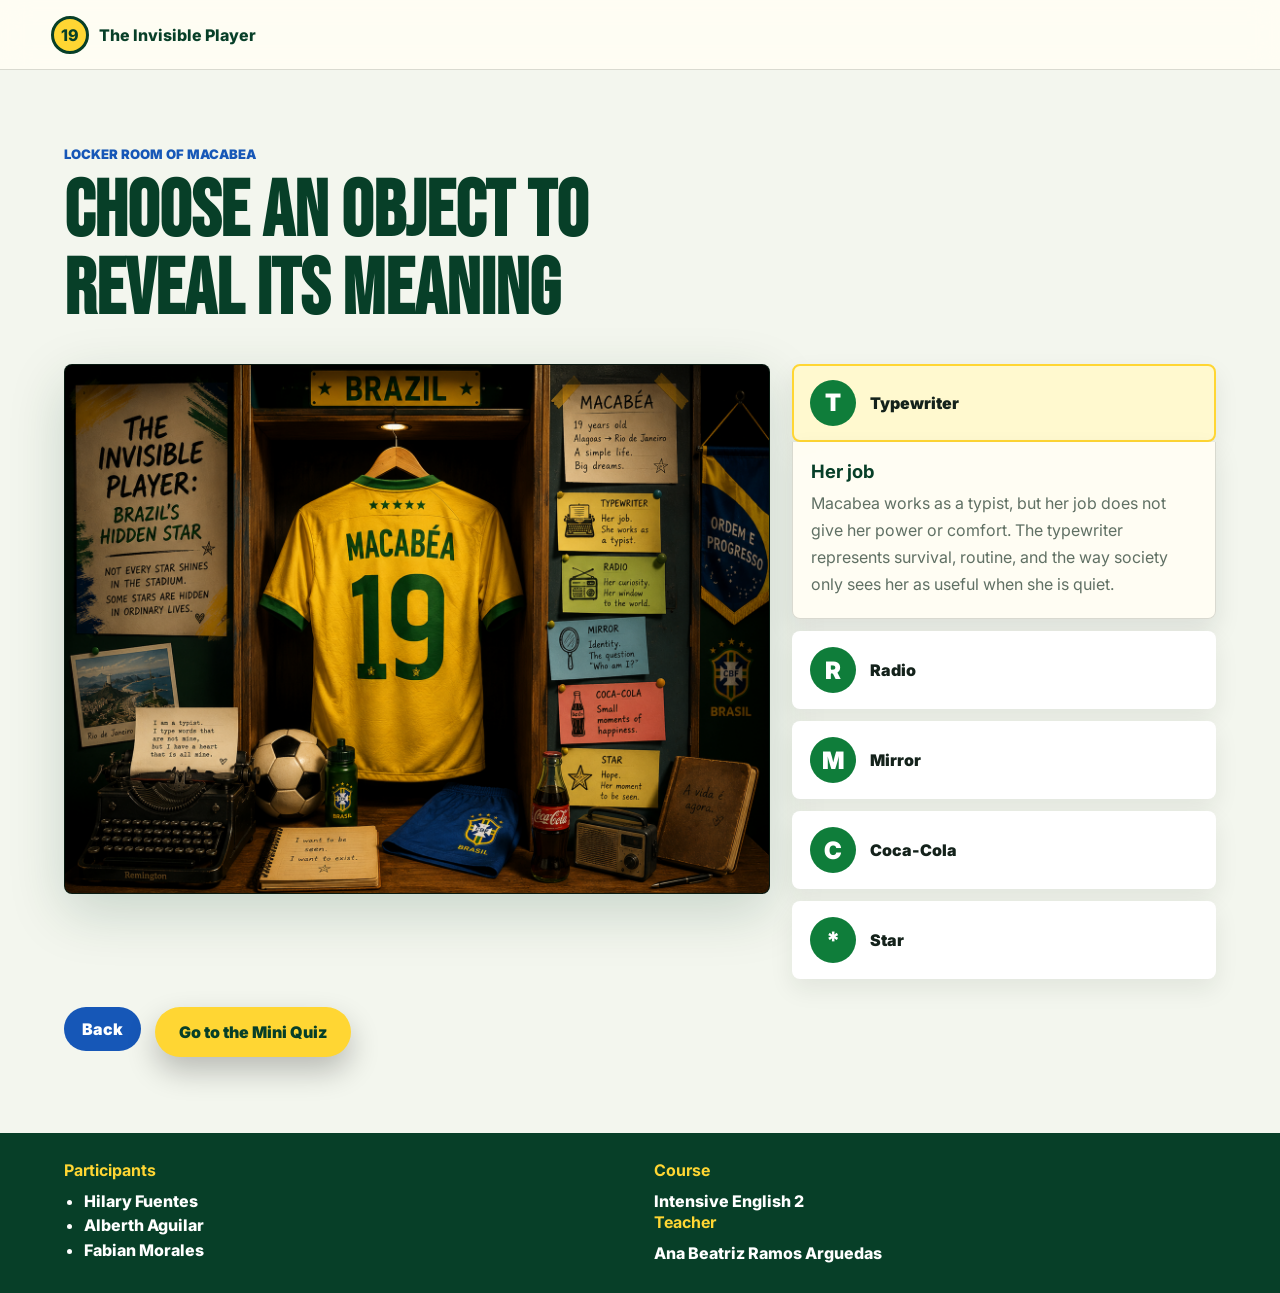
==== commit b711dcb4: "Format footer credits in English" ====
--- a/locker.html
+++ b/locker.html
@@ -96,7 +96,22 @@
   </main>
 
   <footer class="site-footer">
-    <p class="footer-credit">Participantes: Hilary Fuentes, Alberth Aguilar, Fabian Morales. Curso: Ingles Intensivo 2. Docente: Ana Beatriz Ramos Arguedas.</p>
+    <div class="footer-credit">
+      <div>
+        <h2>Participants</h2>
+        <ul>
+          <li>Hilary Fuentes</li>
+          <li>Alberth Aguilar</li>
+          <li>Fabian Morales</li>
+        </ul>
+      </div>
+      <div>
+        <h2>Course</h2>
+        <p>Intensive English 2</p>
+        <h2>Teacher</h2>
+        <p>Ana Beatriz Ramos Arguedas</p>
+      </div>
+    </div>
   </footer>
 
   <script src="script.js"></script>
--- a/styles.css
+++ b/styles.css
@@ -497,14 +497,30 @@
   background: var(--deep-green);
 }
 
-.site-footer p {
-  margin: 0;
-  font-weight: 900;
-}
-
 .footer-credit {
+  display: grid;
+  grid-template-columns: minmax(220px, 1fr) minmax(220px, 1fr);
+  gap: 28px;
   width: 100%;
   line-height: 1.55;
+}
+
+.footer-credit h2 {
+  margin: 0 0 8px;
+  color: var(--yellow);
+  font-family: "Inter", Arial, sans-serif;
+  font-size: 1rem;
+  line-height: 1.2;
+}
+
+.footer-credit p,
+.footer-credit ul {
+  margin: 0;
+  font-weight: 800;
+}
+
+.footer-credit ul {
+  padding-left: 20px;
 }
 
 .site-footer a {
@@ -696,6 +712,10 @@
     flex-direction: column;
   }
 
+  .footer-credit {
+    grid-template-columns: 1fr;
+  }
+
   nav {
     justify-content: flex-start;
   }
